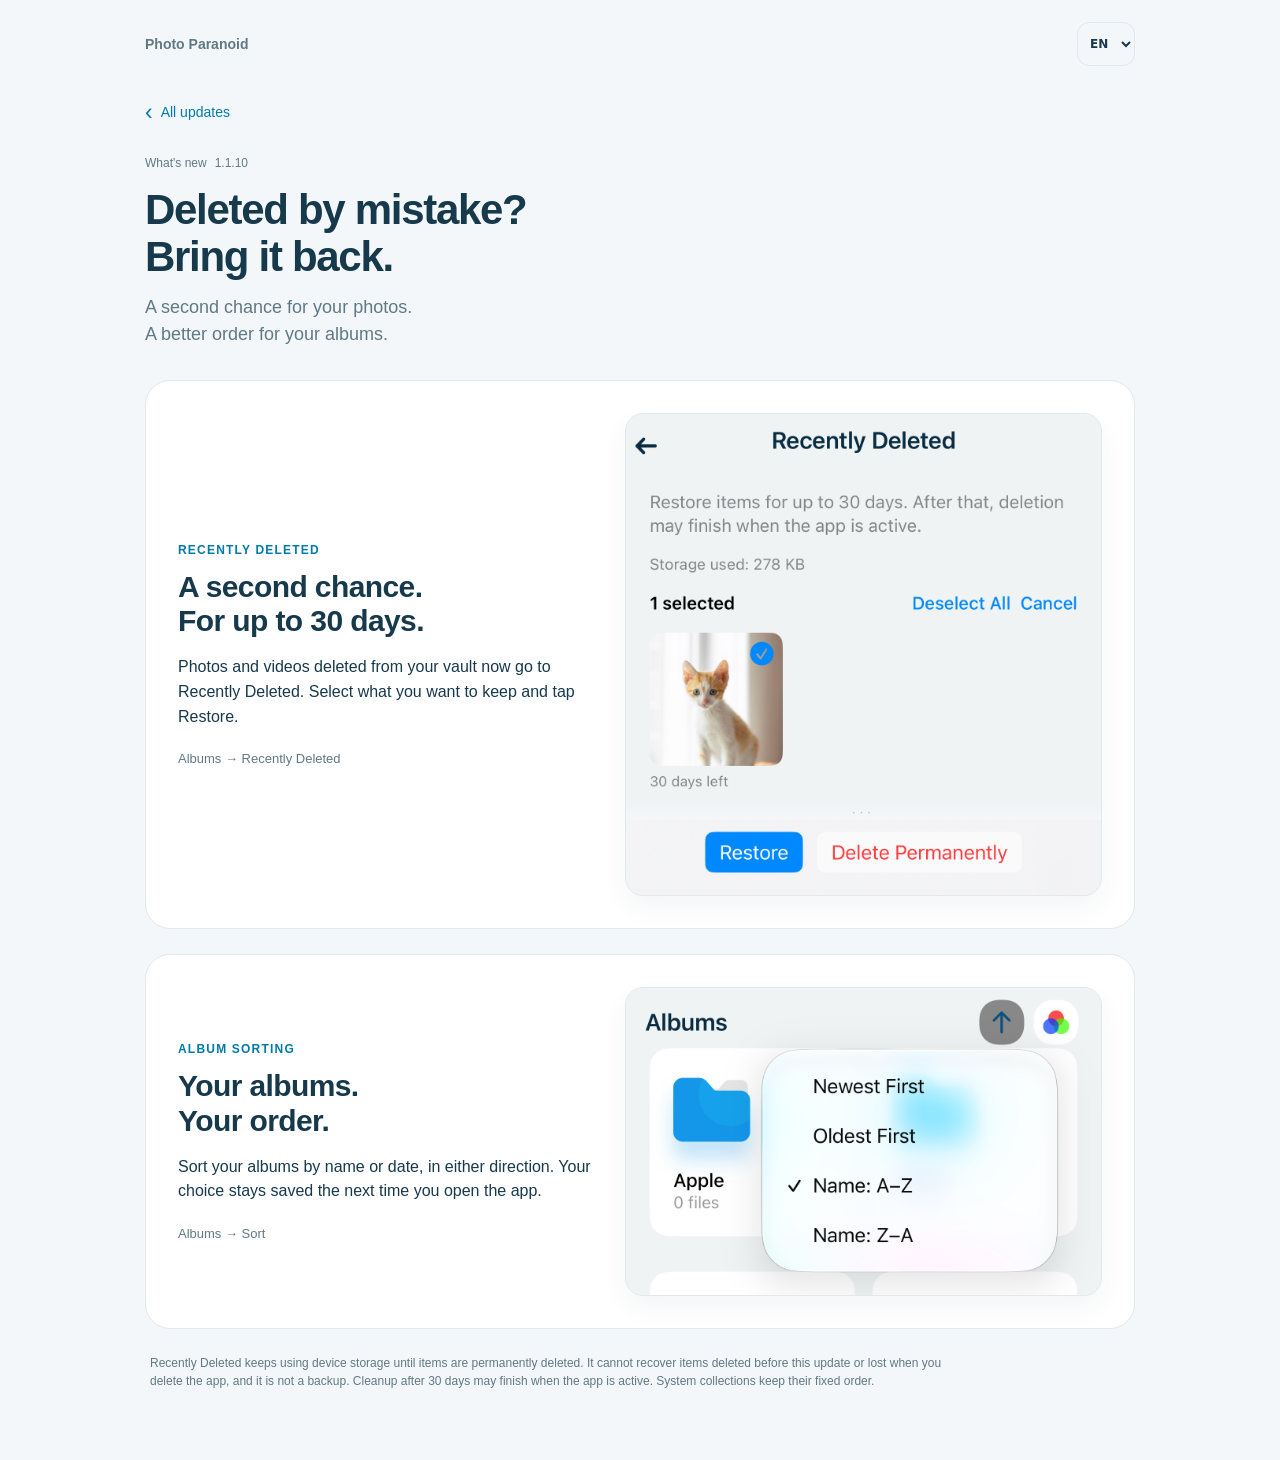
==== whats-new/1.1.10/index.html @ 9685edf6 "Publish approved Whats New 1.1.10 in EN RU and PL" ====
<!doctype html><html lang="en"><head><meta charset="utf-8"><meta name="viewport" content="width=device-width,initial-scale=1,viewport-fit=cover"><meta name="release-version" content="1.1.10"><meta name="color-scheme" content="light dark"><title>What’s new in 1.1.10 · Photo Paranoid</title><link rel="stylesheet" href="../navigation.css"><link rel="stylesheet" href="style.css"></head><body><div class="page"><header class="brand-bar"><a class="brand" href="../../support.html">Photo Paranoid</a><label class="language"><span class="sr-only" id="language-label">Language</span><select id="language" aria-labelledby="language-label"><option value="en">EN</option><option value="ru">RU</option><option value="pl">PL</option></select></label></header><main><div class="release-line"><span id="eyebrow">What’s new</span><span class="version">1.1.10</span></div><h1 data-locale="en" hidden>Deleted by mistake?<br>Bring it back.</h1><template id="intro-en">A second chance for your photos.<br>A better order for your albums.</template><h1 data-locale="ru" hidden>Удалили случайно?<br>Восстановите.</h1><template id="intro-ru">Второй шанс для ваших фото.<br>Удобный порядок альбомов.</template><h1 data-locale="pl" hidden>Usunięte przez pomyłkę?<br>Przywróć je.</h1><template id="intro-pl">Druga szansa dla Twoich zdjęć.<br>Lepszy porządek w albumach.</template><p class="intro"></p><section data-locale="en" hidden><article id="en-trash"><div><div class="eyebrow">Recently Deleted</div><h2>A second chance.<br>For up to 30 days.</h2><p>Photos and videos deleted from your vault now go to Recently Deleted. Select what you want to keep and tap Restore.</p><div class="path">Albums → Recently Deleted</div></div><div class="ui"><div class="crop" style="aspect-ratio:1206/985"><img src="assets/en-trash-0.png" alt="Recently Deleted: one selected sample photo, 30 days left" style="transform:translateY(-6.293%)"></div><div class="cut" aria-hidden="true">···</div><div class="crop" style="aspect-ratio:1206/190"><img src="assets/en-trash-0.png" alt="Restore and Delete Permanently actions" style="transform:translateY(-89.435%)"></div></div></article><article id="en-sort"><div><div class="eyebrow">Album sorting</div><h2>Your albums.<br>Your order.</h2><p>Sort your albums by name or date, in either direction. Your choice stays saved the next time you open the app.</p><div class="path">Albums → Sort</div></div><div class="ui"><div class="crop" style="aspect-ratio:1206/780"><img src="assets/en-sort-1.png" alt="Albums header and sort menu: Newest First, Oldest First, Name A–Z selected, Name Z–A" style="transform:translateY(-6.293%)"></div></div></article><p class="note">Recently Deleted keeps using device storage until items are permanently deleted. It cannot recover items deleted before this update or lost when you delete the app, and it is not a backup. Cleanup after 30 days may finish when the app is active. System collections keep their fixed order.</p></section><section data-locale="ru" hidden><article id="ru-trash"><div><div class="eyebrow">Недавно удалённые</div><h2>Второй шанс.<br>В течение 30 дней.</h2><p>Фото и видео, удалённые из сейфа, теперь попадают в «Недавно удалённые». Выберите нужные файлы и нажмите «Восстановить».</p><div class="path">Альбомы → Недавно удалённые</div></div><div class="ui"><div class="crop" style="aspect-ratio:1206/1050"><img src="assets/ru-trash-2.png" alt="Недавно удалённые: выбрано одно тестовое фото, осталось 30 дней" style="transform:translateY(-6.293%)"></div><div class="cut" aria-hidden="true">···</div><div class="crop" style="aspect-ratio:1206/190"><img src="assets/ru-trash-2.png" alt="Кнопки восстановления и окончательного удаления" style="transform:translateY(-89.435%)"></div></div></article><article id="ru-sort"><div><div class="eyebrow">Сортировка альбомов</div><h2>Ваши альбомы.<br>Ваш порядок.</h2><p>Сортируйте альбомы по названию или дате в любом направлении. Выбранный порядок сохранится при следующем запуске приложения.</p><div class="path">Альбомы → Сортировка</div></div><div class="ui"><div class="crop" style="aspect-ratio:1206/780"><img src="assets/ru-sort-3.png" alt="Заголовок «Альбомы» и меню сортировки: сначала новые, сначала старые, по названию А–Я (выбрано), по названию Я–А" style="transform:translateY(-6.293%)"></div></div></article><p class="note">Файлы в «Недавно удалённых» занимают место на устройстве до окончательного удаления. Раздел не позволяет вернуть файлы, удалённые до этого обновления или потерянные при удалении приложения, и не заменяет резервную копию. По истечении 30 дней удаление может завершиться, когда приложение будет активно. Порядок системных разделов остаётся фиксированным.</p></section><section data-locale="pl" hidden><article id="pl-trash"><div><div class="eyebrow">Ostatnio usunięte</div><h2>Druga szansa.<br>Do 30 dni.</h2><p>Zdjęcia i filmy usunięte z sejfu trafiają teraz do sekcji Ostatnio usunięte. Zaznacz pliki, które chcesz zachować, i stuknij Przywróć.</p><div class="path">Albumy → Ostatnio usunięte</div></div><div class="ui"><div class="crop" style="aspect-ratio:1206/1050"><img src="assets/pl-trash-4.png" alt="Ostatnio usunięte: jedno zaznaczone zdjęcie testowe, pozostało 30 dni" style="transform:translateY(-6.293%)"></div><div class="cut" aria-hidden="true">···</div><div class="crop" style="aspect-ratio:1206/190"><img src="assets/pl-trash-4.png" alt="Przyciski przywracania i trwałego usuwania" style="transform:translateY(-89.435%)"></div></div></article><article id="pl-sort"><div><div class="eyebrow">Sortowanie albumów</div><h2>Twoje albumy.<br>Twoja kolejność.</h2><p>Sortuj albumy według nazwy lub daty, rosnąco albo malejąco. Wybrana kolejność zostanie zachowana po ponownym otwarciu aplikacji.</p><div class="path">Albumy → Sortowanie</div></div><div class="ui"><div class="crop" style="aspect-ratio:1206/780"><img src="assets/pl-sort-5.png" alt="Nagłówek Albumy i menu sortowania: najpierw najnowsze, najpierw najstarsze, nazwa A–Z (wybrane), nazwa Z–A" style="transform:translateY(-6.293%)"></div></div></article><p class="note">Pliki w sekcji Ostatnio usunięte zajmują miejsce na urządzeniu do chwili trwałego usunięcia. Nie można odzyskać plików usuniętych przed tą aktualizacją ani utraconych po usunięciu aplikacji. Ta sekcja nie zastępuje kopii zapasowej. Po 30 dniach usuwanie może zakończyć się, gdy aplikacja będzie aktywna. Kolekcje systemowe zachowują stałą kolejność.</p></section></main></div><script src="page.js"></script><script src="../release-context.js"></script><script src="../availability.js"></script><script src="../update-prompt.js"></script><script src="../navigation.js"></script></body></html>
---- whats-new/navigation.css ----
.release-nav{display:flex;text-align:left;align-items:center;min-height:48px;margin:0 0 20px}.release-nav a{color:var(--accent);font-size:14px;text-decoration:none;min-height:44px;display:flex;align-items:center}.release-nav a:before{content:'‹';font-size:23px;margin-right:8px}
.history-title{font-size:24px;line-height:1.25;letter-spacing:-.5px;text-align:left;margin:8px 0 22px}.version-list{text-align:left;border-top:1px solid var(--line)}.version-row{display:block;position:relative;color:var(--text);text-decoration:none;padding:22px 30px 22px 0;border-bottom:1px solid var(--line);min-height:92px}.version-heading{display:flex;gap:10px;align-items:center;font-size:18px;font-weight:650;line-height:1.35}.version-heading small{font-size:11px;font-weight:500;color:var(--muted);border:1px solid var(--line);border-radius:6px;padding:3px 6px}.version-summary{display:block;margin-top:7px;font-size:14px;line-height:1.5;color:var(--muted)}.row-arrow{position:absolute;right:2px;top:50%;transform:translateY(-50%);font-size:25px;color:var(--muted)}.version-row:hover .version-heading{color:var(--accent)}

.release-update{margin:14px auto 0;padding:0;max-width:350px;text-align:center}.release-update[hidden]{display:none}.release-update p{margin:0;color:var(--muted);font-size:13px;line-height:1.5}.release-update a{display:inline-flex;align-items:center;min-height:44px;color:var(--accent);font-size:14px;font-weight:600;text-decoration:underline;text-underline-offset:3px}
.in-app .brand-bar .brand{display:none}
.in-app .brand-bar{justify-content:flex-end;padding:8px 0 0}
.in-app .brand-bar:empty{display:none}
.in-app .brand-bar:has(+ main .release-nav){display:none}
.in-app .release-nav{gap:10px;margin:0;padding:8px 0;min-height:60px;justify-content:space-between}
.in-app .release-nav>a{font-size:13px;min-width:0}
.in-app .release-nav .release-line{margin-left:auto;flex-shrink:0}
.in-app .release-nav #eyebrow{display:none}
.in-app .release-nav .language{flex-shrink:0}
.in-app .release-nav .language select{border:0;min-width:48px;padding:4px}
.in-app h1{margin-top:12px}
---- whats-new/1.1.10/style.css ----
:root{--bg:#f3f7fa;--text:#16394c;--muted:#617985;--accent:#007ba9;--line:#e0e9ed;--surface:white}
:root[data-theme=dark]{color-scheme:dark;--bg:#11121a;--text:#f5f7fb;--muted:#aab4c6;--accent:#55bcff;--line:#313440;--surface:#171722}
*{box-sizing:border-box}body{margin:0;background:var(--bg);color:var(--text);font-family:-apple-system,BlinkMacSystemFont,"Segoe UI",sans-serif}.page{max-width:1050px;margin:auto;padding:0 30px 54px}.brand-bar{display:flex;align-items:center;justify-content:space-between;padding:22px 0}.brand{font-size:14px;font-weight:650;text-decoration:none;color:var(--muted)}.language select{font:600 12px system-ui;min-height:44px;min-width:58px;border:1px solid var(--line);border-radius:12px;background:var(--bg);color:var(--text);padding:8px}.release-line{font-size:12px;color:var(--muted);display:flex;gap:8px;margin:0 0 16px}.release-nav .release-line{margin-bottom:0}h1{font-size:42px;line-height:1.12;letter-spacing:-1.3px;margin:0 0 14px;max-width:620px}.intro{color:var(--muted);font-size:18px;margin:0 0 32px;line-height:1.5}article{padding:32px;background:var(--surface);border:1px solid var(--line);border-radius:25px;margin:0 0 25px;display:grid;grid-template-columns:1fr 1.15fr;gap:32px;align-items:center}.eyebrow{font-size:12px;font-weight:700;letter-spacing:.1em;text-transform:uppercase;color:var(--accent);margin-bottom:13px}h2{font-size:30px;line-height:1.16;letter-spacing:-.6px;margin:0 0 16px}p{font-size:16px;line-height:1.55;margin:0 0 16px}.path{color:var(--muted);font-size:13px;margin-top:22px}.ui{background:#eff3f5;border:1px solid var(--line);border-radius:18px;overflow:hidden;box-shadow:0 12px 26px #173c4c0c}.crop{position:relative;overflow:hidden;width:100%}.crop img{position:absolute;width:100%;height:auto;left:0;top:0;display:block}.cut{height:18px;background:linear-gradient(#eff3f5,#f6f6f8);display:flex;align-items:center;justify-content:center;color:#b1c0c7;font-size:13px;letter-spacing:4px}.note{font-size:12px;line-height:1.5;color:var(--muted);max-width:800px;margin:16px 5px}.release-update{max-width:none;text-align:left;margin:0 0 24px}.sr-only{position:absolute;width:1px;height:1px;overflow:hidden;clip:rect(0,0,0,0)}:focus-visible{outline:3px solid var(--accent);outline-offset:4px}[hidden]{display:none!important}@media(max-width:650px){.page{padding:0 18px 26px}h1{font-size:34px}article{padding:23px;display:block}.ui{margin-top:24px}h2{font-size:28px}}
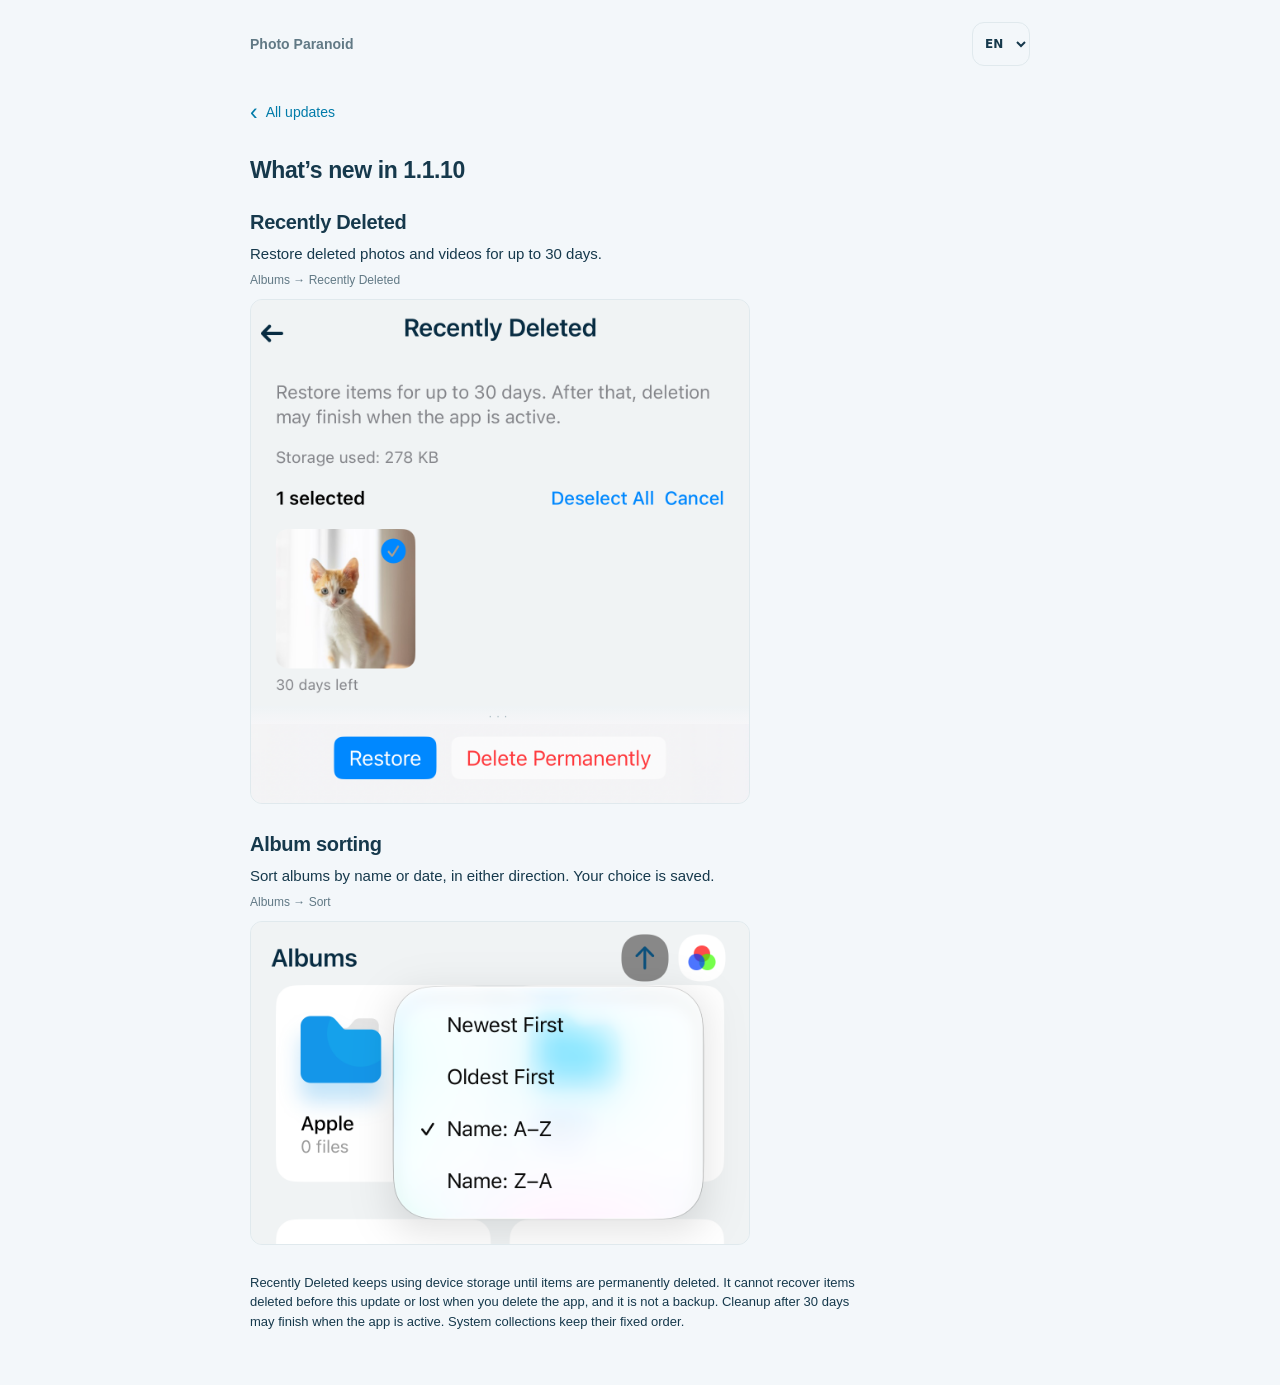
==== commit dd1b0864: "PP-0092: Compact release news for 1.1.10" ====
--- a/whats-new/1.1.10/index.html
+++ b/whats-new/1.1.10/index.html
@@ -1 +1 @@
-<!doctype html><html lang="en"><head><meta charset="utf-8"><meta name="viewport" content="width=device-width,initial-scale=1,viewport-fit=cover"><meta name="release-version" content="1.1.10"><meta name="color-scheme" content="light dark"><title>What’s new in 1.1.10 · Photo Paranoid</title><link rel="stylesheet" href="../navigation.css"><link rel="stylesheet" href="style.css"></head><body><div class="page"><header class="brand-bar"><a class="brand" href="../../support.html">Photo Paranoid</a><label class="language"><span class="sr-only" id="language-label">Language</span><select id="language" aria-labelledby="language-label"><option value="en">EN</option><option value="ru">RU</option><option value="pl">PL</option></select></label></header><main><div class="release-line"><span id="eyebrow">What’s new</span><span class="version">1.1.10</span></div><h1 data-locale="en" hidden>Deleted by mistake?<br>Bring it back.</h1><template id="intro-en">A second chance for your photos.<br>A better order for your albums.</template><h1 data-locale="ru" hidden>Удалили случайно?<br>Восстановите.</h1><template id="intro-ru">Второй шанс для ваших фото.<br>Удобный порядок альбомов.</template><h1 data-locale="pl" hidden>Usunięte przez pomyłkę?<br>Przywróć je.</h1><template id="intro-pl">Druga szansa dla Twoich zdjęć.<br>Lepszy porządek w albumach.</template><p class="intro"></p><section data-locale="en" hidden><article id="en-trash"><div><div class="eyebrow">Recently Deleted</div><h2>A second chance.<br>For up to 30 days.</h2><p>Photos and videos deleted from your vault now go to Recently Deleted. Select what you want to keep and tap Restore.</p><div class="path">Albums → Recently Deleted</div></div><div class="ui"><div class="crop" style="aspect-ratio:1206/985"><img src="assets/en-trash-0.png" alt="Recently Deleted: one selected sample photo, 30 days left" style="transform:translateY(-6.293%)"></div><div class="cut" aria-hidden="true">···</div><div class="crop" style="aspect-ratio:1206/190"><img src="assets/en-trash-0.png" alt="Restore and Delete Permanently actions" style="transform:translateY(-89.435%)"></div></div></article><article id="en-sort"><div><div class="eyebrow">Album sorting</div><h2>Your albums.<br>Your order.</h2><p>Sort your albums by name or date, in either direction. Your choice stays saved the next time you open the app.</p><div class="path">Albums → Sort</div></div><div class="ui"><div class="crop" style="aspect-ratio:1206/780"><img src="assets/en-sort-1.png" alt="Albums header and sort menu: Newest First, Oldest First, Name A–Z selected, Name Z–A" style="transform:translateY(-6.293%)"></div></div></article><p class="note">Recently Deleted keeps using device storage until items are permanently deleted. It cannot recover items deleted before this update or lost when you delete the app, and it is not a backup. Cleanup after 30 days may finish when the app is active. System collections keep their fixed order.</p></section><section data-locale="ru" hidden><article id="ru-trash"><div><div class="eyebrow">Недавно удалённые</div><h2>Второй шанс.<br>В течение 30 дней.</h2><p>Фото и видео, удалённые из сейфа, теперь попадают в «Недавно удалённые». Выберите нужные файлы и нажмите «Восстановить».</p><div class="path">Альбомы → Недавно удалённые</div></div><div class="ui"><div class="crop" style="aspect-ratio:1206/1050"><img src="assets/ru-trash-2.png" alt="Недавно удалённые: выбрано одно тестовое фото, осталось 30 дней" style="transform:translateY(-6.293%)"></div><div class="cut" aria-hidden="true">···</div><div class="crop" style="aspect-ratio:1206/190"><img src="assets/ru-trash-2.png" alt="Кнопки восстановления и окончательного удаления" style="transform:translateY(-89.435%)"></div></div></article><article id="ru-sort"><div><div class="eyebrow">Сортировка альбомов</div><h2>Ваши альбомы.<br>Ваш порядок.</h2><p>Сортируйте альбомы по названию или дате в любом направлении. Выбранный порядок сохранится при следующем запуске приложения.</p><div class="path">Альбомы → Сортировка</div></div><div class="ui"><div class="crop" style="aspect-ratio:1206/780"><img src="assets/ru-sort-3.png" alt="Заголовок «Альбомы» и меню сортировки: сначала новые, сначала старые, по названию А–Я (выбрано), по названию Я–А" style="transform:translateY(-6.293%)"></div></div></article><p class="note">Файлы в «Недавно удалённых» занимают место на устройстве до окончательного удаления. Раздел не позволяет вернуть файлы, удалённые до этого обновления или потерянные при удалении приложения, и не заменяет резервную копию. По истечении 30 дней удаление может завершиться, когда приложение будет активно. Порядок системных разделов остаётся фиксированным.</p></section><section data-locale="pl" hidden><article id="pl-trash"><div><div class="eyebrow">Ostatnio usunięte</div><h2>Druga szansa.<br>Do 30 dni.</h2><p>Zdjęcia i filmy usunięte z sejfu trafiają teraz do sekcji Ostatnio usunięte. Zaznacz pliki, które chcesz zachować, i stuknij Przywróć.</p><div class="path">Albumy → Ostatnio usunięte</div></div><div class="ui"><div class="crop" style="aspect-ratio:1206/1050"><img src="assets/pl-trash-4.png" alt="Ostatnio usunięte: jedno zaznaczone zdjęcie testowe, pozostało 30 dni" style="transform:translateY(-6.293%)"></div><div class="cut" aria-hidden="true">···</div><div class="crop" style="aspect-ratio:1206/190"><img src="assets/pl-trash-4.png" alt="Przyciski przywracania i trwałego usuwania" style="transform:translateY(-89.435%)"></div></div></article><article id="pl-sort"><div><div class="eyebrow">Sortowanie albumów</div><h2>Twoje albumy.<br>Twoja kolejność.</h2><p>Sortuj albumy według nazwy lub daty, rosnąco albo malejąco. Wybrana kolejność zostanie zachowana po ponownym otwarciu aplikacji.</p><div class="path">Albumy → Sortowanie</div></div><div class="ui"><div class="crop" style="aspect-ratio:1206/780"><img src="assets/pl-sort-5.png" alt="Nagłówek Albumy i menu sortowania: najpierw najnowsze, najpierw najstarsze, nazwa A–Z (wybrane), nazwa Z–A" style="transform:translateY(-6.293%)"></div></div></article><p class="note">Pliki w sekcji Ostatnio usunięte zajmują miejsce na urządzeniu do chwili trwałego usunięcia. Nie można odzyskać plików usuniętych przed tą aktualizacją ani utraconych po usunięciu aplikacji. Ta sekcja nie zastępuje kopii zapasowej. Po 30 dniach usuwanie może zakończyć się, gdy aplikacja będzie aktywna. Kolekcje systemowe zachowują stałą kolejność.</p></section></main></div><script src="page.js"></script><script src="../release-context.js"></script><script src="../availability.js"></script><script src="../update-prompt.js"></script><script src="../navigation.js"></script></body></html>
+<!doctype html><html lang="en"><head><meta charset="utf-8"><meta name="viewport" content="width=device-width,initial-scale=1,viewport-fit=cover"><meta name="release-version" content="1.1.10"><meta name="color-scheme" content="light dark"><title>What’s new in 1.1.10 · Photo Paranoid</title><link rel="stylesheet" href="../navigation.css?v=app-language-1"><link rel="stylesheet" href="style-da741ee5a1b46777.css"></head><body><div class="page"><header class="brand-bar"><a class="brand" href="../../support.html">Photo Paranoid</a><label class="language"><span class="sr-only" id="language-label">Language</span><select id="language" aria-labelledby="language-label"><option value="en">EN</option><option value="ru">RU</option><option value="pl">PL</option></select></label></header><main><div class="release-line"><span id="eyebrow">What’s new</span><span class="version">1.1.10</span></div><h1 data-locale="en" hidden>What’s new in 1.1.10</h1><h1 data-locale="ru" hidden>Что нового в 1.1.10</h1><h1 data-locale="pl" hidden>Co nowego w 1.1.10</h1><section data-locale="en" hidden><article id="en-trash"><div><h2>Recently Deleted</h2><p>Restore deleted photos and videos for up to 30 days.</p><div class="path">Albums → Recently Deleted</div></div><div class="ui"><div class="crop" style="aspect-ratio:1206/985"><img src="assets/en-trash-fe6692bc9296fc65.png" data-source-light="assets/en-trash-fe6692bc9296fc65.png" data-source-dark="assets/en-trash-fef2741090b85411.png" alt="Recently Deleted: one selected sample photo, 30 days left" style="transform:translateY(-6.293%)"></div><div class="cut" aria-hidden="true">···</div><div class="crop" style="aspect-ratio:1206/190"><img src="assets/en-trash-fe6692bc9296fc65.png" data-source-light="assets/en-trash-fe6692bc9296fc65.png" data-source-dark="assets/en-trash-fef2741090b85411.png" alt="Restore and Delete Permanently actions" style="transform:translateY(-89.435%)"></div></div></article><article id="en-sort"><div><h2>Album sorting</h2><p>Sort albums by name or date, in either direction. Your choice is saved.</p><div class="path">Albums → Sort</div></div><div class="ui"><div class="crop" style="aspect-ratio:1206/780"><img src="assets/en-sort-ca99b2fde654093f.png" data-source-light="assets/en-sort-ca99b2fde654093f.png" data-source-dark="assets/en-sort-e937a99b31e66949.png" alt="Albums header and sort menu: Newest First, Oldest First, Name A–Z selected, Name Z–A" style="transform:translateY(-6.293%)"></div></div></article><p class="note">Recently Deleted keeps using device storage until items are permanently deleted. It cannot recover items deleted before this update or lost when you delete the app, and it is not a backup. Cleanup after 30 days may finish when the app is active. System collections keep their fixed order.</p></section><section data-locale="ru" hidden><article id="ru-trash"><div><h2>Недавно удалённые</h2><p>Восстанавливайте удалённые фото и видео в течение 30 дней.</p><div class="path">Альбомы → Недавно удалённые</div></div><div class="ui"><div class="crop" style="aspect-ratio:1206/1050"><img src="assets/ru-trash-f7cbba9b820915e3.png" data-source-light="assets/ru-trash-f7cbba9b820915e3.png" data-source-dark="assets/ru-trash-56d3ea30ed554ca5.png" alt="Недавно удалённые: выбрано одно тестовое фото, осталось 30 дней" style="transform:translateY(-6.293%)"></div><div class="cut" aria-hidden="true">···</div><div class="crop" style="aspect-ratio:1206/190"><img src="assets/ru-trash-f7cbba9b820915e3.png" data-source-light="assets/ru-trash-f7cbba9b820915e3.png" data-source-dark="assets/ru-trash-56d3ea30ed554ca5.png" alt="Кнопки восстановления и окончательного удаления" style="transform:translateY(-89.435%)"></div></div></article><article id="ru-sort"><div><h2>Сортировка альбомов</h2><p>Сортируйте альбомы по названию или дате в любом направлении. Ваш выбор сохраняется.</p><div class="path">Альбомы → Сортировка</div></div><div class="ui"><div class="crop" style="aspect-ratio:1206/780"><img src="assets/ru-sort-5f3e6d74865ce4d5.png" data-source-light="assets/ru-sort-5f3e6d74865ce4d5.png" data-source-dark="assets/ru-sort-7c9856e51cc65e84.png" alt="Заголовок «Альбомы» и меню сортировки: сначала новые, сначала старые, по названию А–Я (выбрано), по названию Я–А" style="transform:translateY(-6.293%)"></div></div></article><p class="note">Файлы в «Недавно удалённых» занимают место на устройстве до окончательного удаления. Раздел не позволяет вернуть файлы, удалённые до этого обновления или потерянные при удалении приложения, и не заменяет резервную копию. По истечении 30 дней удаление может завершиться, когда приложение будет активно. Порядок системных разделов остаётся фиксированным.</p></section><section data-locale="pl" hidden><article id="pl-trash"><div><h2>Ostatnio usunięte</h2><p>Przywracaj usunięte zdjęcia i filmy przez maksymalnie 30 dni.</p><div class="path">Albumy → Ostatnio usunięte</div></div><div class="ui"><div class="crop" style="aspect-ratio:1206/1050"><img src="assets/pl-trash-be84d82611533b10.png" data-source-light="assets/pl-trash-be84d82611533b10.png" data-source-dark="assets/pl-trash-1eb257dc8021f00d.png" alt="Ostatnio usunięte: jedno zaznaczone zdjęcie testowe, pozostało 30 dni" style="transform:translateY(-6.293%)"></div><div class="cut" aria-hidden="true">···</div><div class="crop" style="aspect-ratio:1206/190"><img src="assets/pl-trash-be84d82611533b10.png" data-source-light="assets/pl-trash-be84d82611533b10.png" data-source-dark="assets/pl-trash-1eb257dc8021f00d.png" alt="Przyciski przywracania i trwałego usuwania" style="transform:translateY(-89.435%)"></div></div></article><article id="pl-sort"><div><h2>Sortowanie albumów</h2><p>Sortuj albumy według nazwy lub daty, rosnąco albo malejąco. Twój wybór zostaje zapisany.</p><div class="path">Albumy → Sortowanie</div></div><div class="ui"><div class="crop" style="aspect-ratio:1206/780"><img src="assets/pl-sort-ad91b46a900b81bc.png" data-source-light="assets/pl-sort-ad91b46a900b81bc.png" data-source-dark="assets/pl-sort-4c638e2309f00f54.png" alt="Nagłówek Albumy i menu sortowania: najpierw najnowsze, najpierw najstarsze, nazwa A–Z (wybrane), nazwa Z–A" style="transform:translateY(-6.293%)"></div></div></article><p class="note">Pliki w sekcji Ostatnio usunięte zajmują miejsce na urządzeniu do chwili trwałego usunięcia. Nie można odzyskać plików usuniętych przed tą aktualizacją ani utraconych po usunięciu aplikacji. Ta sekcja nie zastępuje kopii zapasowej. Po 30 dniach usuwanie może zakończyć się, gdy aplikacja będzie aktywna. Kolekcje systemowe zachowują stałą kolejność.</p></section></main></div><script src="page-08f7c2f9617b5fff.js"></script><script src="../release-context.js"></script><script src="../availability.js"></script><script src="../update-prompt.js"></script><script src="../navigation.js"></script></body></html>
--- a/whats-new/navigation.css
+++ b/whats-new/navigation.css
@@ -13,3 +13,6 @@
 .in-app .release-nav .language{flex-shrink:0}
 .in-app .release-nav .language select{border:0;min-width:48px;padding:4px}
 .in-app h1{margin-top:12px}
+
+/* In-app pages inherit the app language; browser visitors can choose. */
+.in-app .language,.in-app .brand-bar{display:none}
--- a/whats-new/1.1.10/style-da741ee5a1b46777.css
+++ b/whats-new/1.1.10/style-da741ee5a1b46777.css
@@ -0,0 +1,7 @@
+
+:root{--bg:#f3f7fa;--text:#16394c;--muted:#617985;--accent:#007ba9;--line:#e0e9ed;--surface:white}
+:root[data-theme=dark]{color-scheme:dark;--bg:#11121a;--text:#f5f7fb;--muted:#aab4c6;--accent:#55bcff;--line:#313440;--surface:#171722}
+:root[data-theme=dark] .ui{background:#171722}:root[data-theme=dark] .cut{background:linear-gradient(#171722,#20212b);color:#758295}
+*{box-sizing:border-box}body{margin:0;background:var(--bg);color:var(--text);font-family:-apple-system,BlinkMacSystemFont,"Segoe UI",sans-serif}.page{max-width:840px;margin:auto;padding:0 30px 54px}.brand-bar{display:flex;align-items:center;justify-content:space-between;padding:22px 0}.brand{font-size:14px;font-weight:650;text-decoration:none;color:var(--muted)}.language select{font:600 12px system-ui;min-height:44px;min-width:58px;border:1px solid var(--line);border-radius:12px;background:var(--bg);color:var(--text);padding:8px}.release-line{display:none}.release-nav .release-line{margin-bottom:0}h1{font-size:23px;line-height:1.3;letter-spacing:-.4px;margin:10px 0 24px}article{padding:0;background:none;border:0;border-radius:0;display:block;margin:0 0 28px}h2{font-size:20px;line-height:1.25;letter-spacing:-.3px;margin:0 0 8px}p{font-size:16px;line-height:1.55;margin:0 0 16px}.path{color:var(--muted);font-size:12px;margin:0 0 12px}.ui{background:#eff3f5;border:1px solid var(--line);overflow:hidden;margin:0;box-shadow:none;border-radius:12px;max-width:500px}.crop{position:relative;overflow:hidden;width:100%}.crop img{position:absolute;width:100%;height:auto;left:0;top:0;display:block}.cut{height:18px;background:linear-gradient(#eff3f5,#f6f6f8);display:flex;align-items:center;justify-content:center;color:#b1c0c7;font-size:13px;letter-spacing:4px}.note{font-size:13px;margin:0;line-height:1.5;color:var(--text)}.release-update{max-width:none;text-align:left;margin:0 0 24px}.sr-only{position:absolute;width:1px;height:1px;overflow:hidden;clip:rect(0,0,0,0)}:focus-visible{outline:3px solid var(--accent);outline-offset:4px}[hidden]{display:none!important}@media(max-width:650px){.page{padding:0 18px 26px}}
+article p{font-size:15px;line-height:1.45;margin:0 0 8px}
+section{max-width:620px}
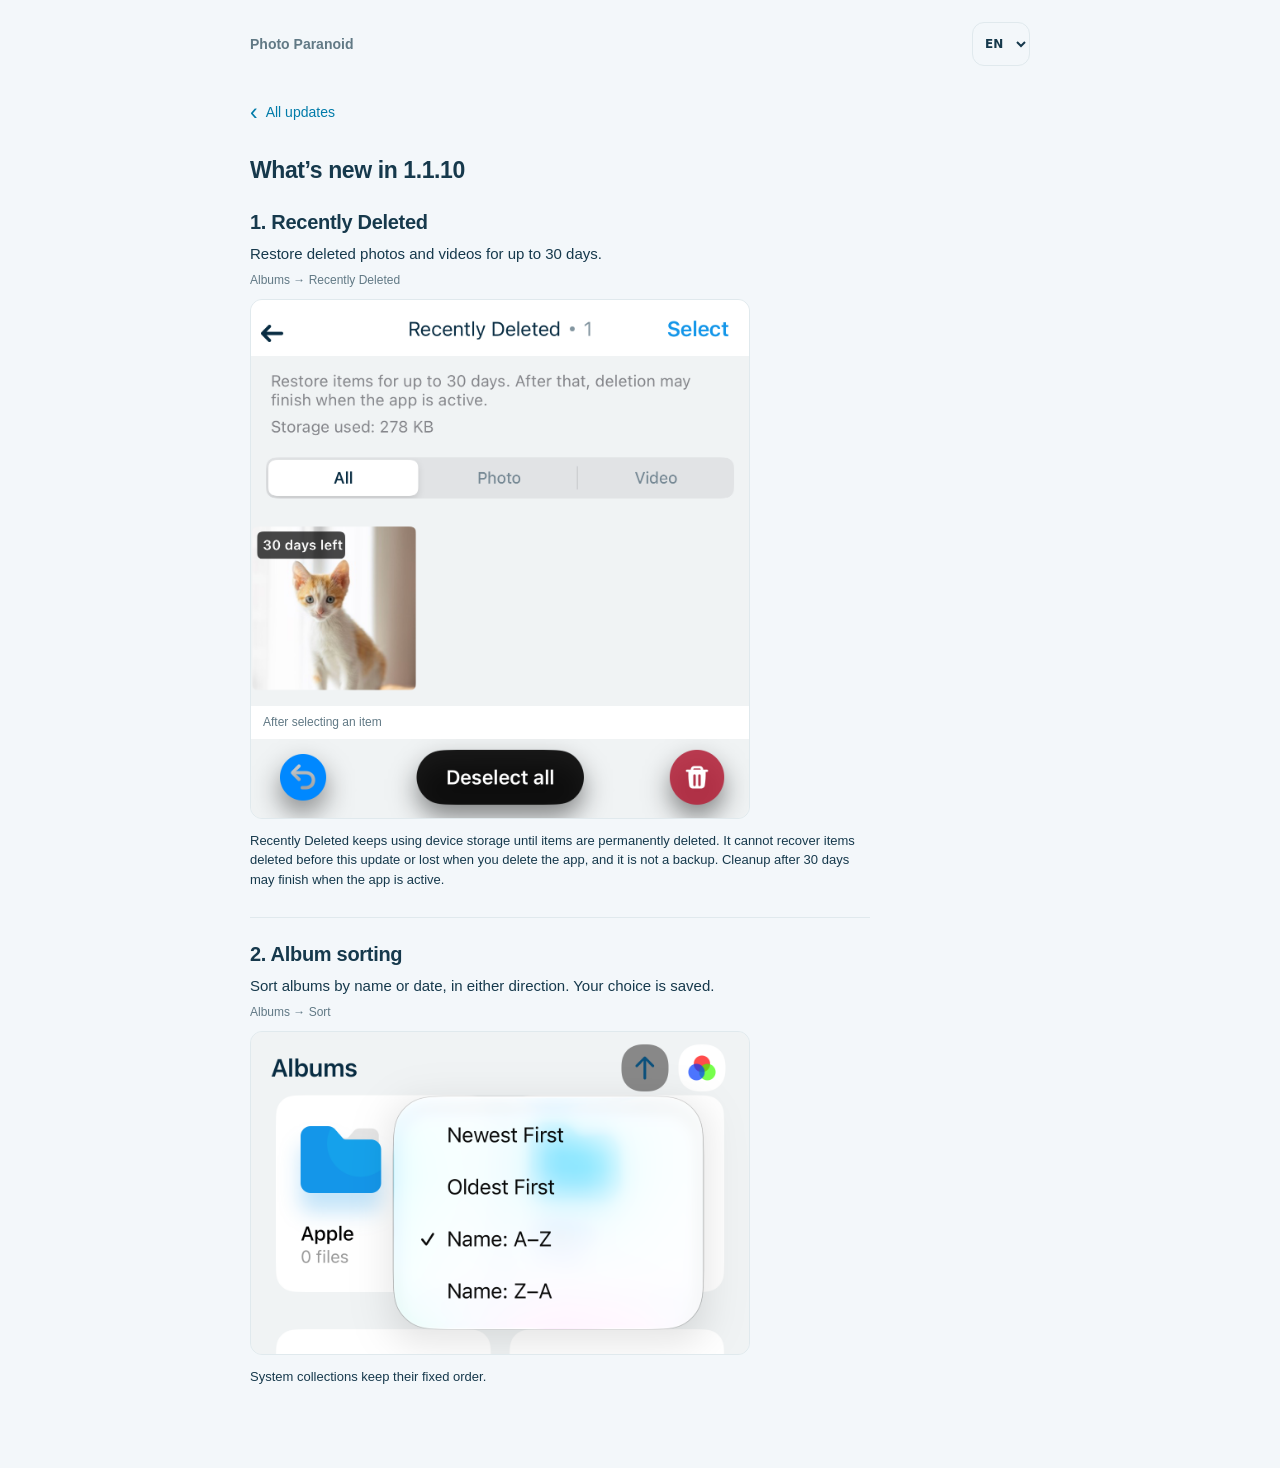
==== commit 359373a5: "Refresh 1.1.10 screenshots and simplify in-app release news" ====
--- a/whats-new/1.1.10/index.html
+++ b/whats-new/1.1.10/index.html
@@ -1 +1 @@
-<!doctype html><html lang="en"><head><meta charset="utf-8"><meta name="viewport" content="width=device-width,initial-scale=1,viewport-fit=cover"><meta name="release-version" content="1.1.10"><meta name="color-scheme" content="light dark"><title>What’s new in 1.1.10 · Photo Paranoid</title><link rel="stylesheet" href="../navigation.css?v=app-language-1"><link rel="stylesheet" href="style-da741ee5a1b46777.css"></head><body><div class="page"><header class="brand-bar"><a class="brand" href="../../support.html">Photo Paranoid</a><label class="language"><span class="sr-only" id="language-label">Language</span><select id="language" aria-labelledby="language-label"><option value="en">EN</option><option value="ru">RU</option><option value="pl">PL</option></select></label></header><main><div class="release-line"><span id="eyebrow">What’s new</span><span class="version">1.1.10</span></div><h1 data-locale="en" hidden>What’s new in 1.1.10</h1><h1 data-locale="ru" hidden>Что нового в 1.1.10</h1><h1 data-locale="pl" hidden>Co nowego w 1.1.10</h1><section data-locale="en" hidden><article id="en-trash"><div><h2>Recently Deleted</h2><p>Restore deleted photos and videos for up to 30 days.</p><div class="path">Albums → Recently Deleted</div></div><div class="ui"><div class="crop" style="aspect-ratio:1206/985"><img src="assets/en-trash-fe6692bc9296fc65.png" data-source-light="assets/en-trash-fe6692bc9296fc65.png" data-source-dark="assets/en-trash-fef2741090b85411.png" alt="Recently Deleted: one selected sample photo, 30 days left" style="transform:translateY(-6.293%)"></div><div class="cut" aria-hidden="true">···</div><div class="crop" style="aspect-ratio:1206/190"><img src="assets/en-trash-fe6692bc9296fc65.png" data-source-light="assets/en-trash-fe6692bc9296fc65.png" data-source-dark="assets/en-trash-fef2741090b85411.png" alt="Restore and Delete Permanently actions" style="transform:translateY(-89.435%)"></div></div></article><article id="en-sort"><div><h2>Album sorting</h2><p>Sort albums by name or date, in either direction. Your choice is saved.</p><div class="path">Albums → Sort</div></div><div class="ui"><div class="crop" style="aspect-ratio:1206/780"><img src="assets/en-sort-ca99b2fde654093f.png" data-source-light="assets/en-sort-ca99b2fde654093f.png" data-source-dark="assets/en-sort-e937a99b31e66949.png" alt="Albums header and sort menu: Newest First, Oldest First, Name A–Z selected, Name Z–A" style="transform:translateY(-6.293%)"></div></div></article><p class="note">Recently Deleted keeps using device storage until items are permanently deleted. It cannot recover items deleted before this update or lost when you delete the app, and it is not a backup. Cleanup after 30 days may finish when the app is active. System collections keep their fixed order.</p></section><section data-locale="ru" hidden><article id="ru-trash"><div><h2>Недавно удалённые</h2><p>Восстанавливайте удалённые фото и видео в течение 30 дней.</p><div class="path">Альбомы → Недавно удалённые</div></div><div class="ui"><div class="crop" style="aspect-ratio:1206/1050"><img src="assets/ru-trash-f7cbba9b820915e3.png" data-source-light="assets/ru-trash-f7cbba9b820915e3.png" data-source-dark="assets/ru-trash-56d3ea30ed554ca5.png" alt="Недавно удалённые: выбрано одно тестовое фото, осталось 30 дней" style="transform:translateY(-6.293%)"></div><div class="cut" aria-hidden="true">···</div><div class="crop" style="aspect-ratio:1206/190"><img src="assets/ru-trash-f7cbba9b820915e3.png" data-source-light="assets/ru-trash-f7cbba9b820915e3.png" data-source-dark="assets/ru-trash-56d3ea30ed554ca5.png" alt="Кнопки восстановления и окончательного удаления" style="transform:translateY(-89.435%)"></div></div></article><article id="ru-sort"><div><h2>Сортировка альбомов</h2><p>Сортируйте альбомы по названию или дате в любом направлении. Ваш выбор сохраняется.</p><div class="path">Альбомы → Сортировка</div></div><div class="ui"><div class="crop" style="aspect-ratio:1206/780"><img src="assets/ru-sort-5f3e6d74865ce4d5.png" data-source-light="assets/ru-sort-5f3e6d74865ce4d5.png" data-source-dark="assets/ru-sort-7c9856e51cc65e84.png" alt="Заголовок «Альбомы» и меню сортировки: сначала новые, сначала старые, по названию А–Я (выбрано), по названию Я–А" style="transform:translateY(-6.293%)"></div></div></article><p class="note">Файлы в «Недавно удалённых» занимают место на устройстве до окончательного удаления. Раздел не позволяет вернуть файлы, удалённые до этого обновления или потерянные при удалении приложения, и не заменяет резервную копию. По истечении 30 дней удаление может завершиться, когда приложение будет активно. Порядок системных разделов остаётся фиксированным.</p></section><section data-locale="pl" hidden><article id="pl-trash"><div><h2>Ostatnio usunięte</h2><p>Przywracaj usunięte zdjęcia i filmy przez maksymalnie 30 dni.</p><div class="path">Albumy → Ostatnio usunięte</div></div><div class="ui"><div class="crop" style="aspect-ratio:1206/1050"><img src="assets/pl-trash-be84d82611533b10.png" data-source-light="assets/pl-trash-be84d82611533b10.png" data-source-dark="assets/pl-trash-1eb257dc8021f00d.png" alt="Ostatnio usunięte: jedno zaznaczone zdjęcie testowe, pozostało 30 dni" style="transform:translateY(-6.293%)"></div><div class="cut" aria-hidden="true">···</div><div class="crop" style="aspect-ratio:1206/190"><img src="assets/pl-trash-be84d82611533b10.png" data-source-light="assets/pl-trash-be84d82611533b10.png" data-source-dark="assets/pl-trash-1eb257dc8021f00d.png" alt="Przyciski przywracania i trwałego usuwania" style="transform:translateY(-89.435%)"></div></div></article><article id="pl-sort"><div><h2>Sortowanie albumów</h2><p>Sortuj albumy według nazwy lub daty, rosnąco albo malejąco. Twój wybór zostaje zapisany.</p><div class="path">Albumy → Sortowanie</div></div><div class="ui"><div class="crop" style="aspect-ratio:1206/780"><img src="assets/pl-sort-ad91b46a900b81bc.png" data-source-light="assets/pl-sort-ad91b46a900b81bc.png" data-source-dark="assets/pl-sort-4c638e2309f00f54.png" alt="Nagłówek Albumy i menu sortowania: najpierw najnowsze, najpierw najstarsze, nazwa A–Z (wybrane), nazwa Z–A" style="transform:translateY(-6.293%)"></div></div></article><p class="note">Pliki w sekcji Ostatnio usunięte zajmują miejsce na urządzeniu do chwili trwałego usunięcia. Nie można odzyskać plików usuniętych przed tą aktualizacją ani utraconych po usunięciu aplikacji. Ta sekcja nie zastępuje kopii zapasowej. Po 30 dniach usuwanie może zakończyć się, gdy aplikacja będzie aktywna. Kolekcje systemowe zachowują stałą kolejność.</p></section></main></div><script src="page-08f7c2f9617b5fff.js"></script><script src="../release-context.js"></script><script src="../availability.js"></script><script src="../update-prompt.js"></script><script src="../navigation.js"></script></body></html>
+<!doctype html><html lang="en"><head><meta charset="utf-8"><meta name="viewport" content="width=device-width,initial-scale=1,viewport-fit=cover"><meta name="release-version" content="1.1.10"><meta name="color-scheme" content="light dark"><title>What’s new in 1.1.10 · Photo Paranoid</title><link rel="stylesheet" href="../navigation.css?v=app-language-1"><link rel="stylesheet" href="style-7dffc0995004f16d.css"></head><body><div class="page"><header class="brand-bar"><a class="brand" href="../../support.html">Photo Paranoid</a><label class="language"><span class="sr-only" id="language-label">Language</span><select id="language" aria-labelledby="language-label"><option value="en">EN</option><option value="ru">RU</option><option value="pl">PL</option></select></label></header><main><div class="release-line"><span id="eyebrow">What’s new</span><span class="version">1.1.10</span></div><h1 data-locale="en" hidden>What’s new in 1.1.10</h1><h1 data-locale="ru" hidden>Что нового в 1.1.10</h1><h1 data-locale="pl" hidden>Co nowego w 1.1.10</h1><section data-locale="en" hidden><article id="en-trash"><div><h2><span class="feature-number">1.</span> Recently Deleted</h2><p>Restore deleted photos and videos for up to 30 days.</p><div class="path">Albums → Recently Deleted</div></div><div class="ui"><div class="crop" style="aspect-ratio:1206/985"><img src="assets/en-trash-de668f536d43cf23.png" data-source-light="assets/en-trash-de668f536d43cf23.png" data-source-dark="assets/en-trash-3b04a76165ed8daa.png" alt="Recently Deleted: a sample photo with 30 days left" draggable="false"></div><div class="capture-label">After selecting an item</div><div class="crop" style="aspect-ratio:1206/190"><img src="assets/en-trash-e07e2fdb55a98971.png" data-source-light="assets/en-trash-e07e2fdb55a98971.png" data-source-dark="assets/en-trash-7b5dc028f0de3849.png" alt="Restore and permanently delete the selected item" draggable="false"></div></div><p class="note">Recently Deleted keeps using device storage until items are permanently deleted. It cannot recover items deleted before this update or lost when you delete the app, and it is not a backup. Cleanup after 30 days may finish when the app is active.</p></article><article id="en-sort"><div><h2><span class="feature-number">2.</span> Album sorting</h2><p>Sort albums by name or date, in either direction. Your choice is saved.</p><div class="path">Albums → Sort</div></div><div class="ui"><div class="crop" style="aspect-ratio:1206/780"><img src="assets/en-sort-9ffb7c49491800c5.png" data-source-light="assets/en-sort-9ffb7c49491800c5.png" data-source-dark="assets/en-sort-31d51977fe223f59.png" alt="Albums header and sort menu: Newest First, Oldest First, Name A–Z selected, Name Z–A" draggable="false"></div></div><p class="note">System collections keep their fixed order.</p></article></section><section data-locale="ru" hidden><article id="ru-trash"><div><h2><span class="feature-number">1.</span> Недавно удалённые</h2><p>Восстанавливайте удалённые фото и видео в течение 30 дней.</p><div class="path">Альбомы → Недавно удалённые</div></div><div class="ui"><div class="crop" style="aspect-ratio:1206/985"><img src="assets/ru-trash-90a9dc51470899ae.png" data-source-light="assets/ru-trash-90a9dc51470899ae.png" data-source-dark="assets/ru-trash-ccf3e9e977798b3e.png" alt="Недавно удалённые: тестовое фото, осталось 30 дней" draggable="false"></div><div class="capture-label">После выбора файла</div><div class="crop" style="aspect-ratio:1206/190"><img src="assets/ru-trash-c191192a8692bc5c.png" data-source-light="assets/ru-trash-c191192a8692bc5c.png" data-source-dark="assets/ru-trash-35abafe48989a46b.png" alt="Восстановление и окончательное удаление выбранного файла" draggable="false"></div></div><p class="note">Файлы в «Недавно удалённых» занимают место на устройстве до окончательного удаления. Раздел не позволяет вернуть файлы, удалённые до этого обновления или потерянные при удалении приложения, и не заменяет резервную копию. По истечении 30 дней удаление может завершиться, когда приложение будет активно.</p></article><article id="ru-sort"><div><h2><span class="feature-number">2.</span> Сортировка альбомов</h2><p>Сортируйте альбомы по названию или дате в любом направлении. Ваш выбор сохраняется.</p><div class="path">Альбомы → Сортировка</div></div><div class="ui"><div class="crop" style="aspect-ratio:1206/780"><img src="assets/ru-sort-5257f301ecbd35a1.png" data-source-light="assets/ru-sort-5257f301ecbd35a1.png" data-source-dark="assets/ru-sort-df2c3e238a242499.png" alt="Заголовок «Альбомы» и меню сортировки: сначала новые, сначала старые, по названию А–Я (выбрано), по названию Я–А" draggable="false"></div></div><p class="note">Порядок системных разделов остаётся фиксированным.</p></article></section><section data-locale="pl" hidden><article id="pl-trash"><div><h2><span class="feature-number">1.</span> Ostatnio usunięte</h2><p>Przywracaj usunięte zdjęcia i filmy przez maksymalnie 30 dni.</p><div class="path">Albumy → Ostatnio usunięte</div></div><div class="ui"><div class="crop" style="aspect-ratio:1206/985"><img src="assets/pl-trash-e77bb0617b0d8120.png" data-source-light="assets/pl-trash-e77bb0617b0d8120.png" data-source-dark="assets/pl-trash-0628f66bad1e9b97.png" alt="Ostatnio usunięte: zdjęcie testowe, pozostało 30 dni" draggable="false"></div><div class="capture-label">Po zaznaczeniu pliku</div><div class="crop" style="aspect-ratio:1206/190"><img src="assets/pl-trash-51b7364be3d3bbbb.png" data-source-light="assets/pl-trash-51b7364be3d3bbbb.png" data-source-dark="assets/pl-trash-d0236a3dae6126e1.png" alt="Przywracanie i trwałe usuwanie zaznaczonego pliku" draggable="false"></div></div><p class="note">Pliki w sekcji Ostatnio usunięte zajmują miejsce na urządzeniu do chwili trwałego usunięcia. Nie można odzyskać plików usuniętych przed tą aktualizacją ani utraconych po usunięciu aplikacji. Ta sekcja nie zastępuje kopii zapasowej. Po 30 dniach usuwanie może zakończyć się, gdy aplikacja będzie aktywna.</p></article><article id="pl-sort"><div><h2><span class="feature-number">2.</span> Sortowanie albumów</h2><p>Sortuj albumy według nazwy lub daty, rosnąco albo malejąco. Twój wybór zostaje zapisany.</p><div class="path">Albumy → Sortowanie</div></div><div class="ui"><div class="crop" style="aspect-ratio:1206/780"><img src="assets/pl-sort-f9dc0fd46ec2b8bb.png" data-source-light="assets/pl-sort-f9dc0fd46ec2b8bb.png" data-source-dark="assets/pl-sort-b12b82a436fd68de.png" alt="Nagłówek Albumy i menu sortowania: najpierw najnowsze, najpierw najstarsze, nazwa A–Z (wybrane), nazwa Z–A" draggable="false"></div></div><p class="note">Kolekcje systemowe zachowują stałą kolejność.</p></article></section></main></div><script src="../release-context.js"></script><script src="page-fab67f4dd6786db3.js"></script><script src="../availability.js"></script><script src="../update-prompt.js"></script><script src="../navigation.js"></script></body></html>
--- a/whats-new/1.1.10/style-7dffc0995004f16d.css
+++ b/whats-new/1.1.10/style-7dffc0995004f16d.css
@@ -0,0 +1,14 @@
+
+:root{--bg:#f3f7fa;--text:#16394c;--muted:#617985;--accent:#007ba9;--line:#e0e9ed;--surface:white}
+:root[data-theme=dark]{color-scheme:dark;--bg:#11121a;--text:#f5f7fb;--muted:#aab4c6;--accent:#55bcff;--line:#313440;--surface:#171722}
+:root[data-theme=dark] .ui{background:#171722}:root[data-theme=dark] .cut{background:linear-gradient(#171722,#20212b);color:#758295}
+*{box-sizing:border-box}body{margin:0;background:var(--bg);color:var(--text);font-family:-apple-system,BlinkMacSystemFont,"Segoe UI",sans-serif}.page{max-width:840px;margin:auto;padding:0 30px 54px}.brand-bar{display:flex;align-items:center;justify-content:space-between;padding:22px 0}.brand{font-size:14px;font-weight:650;text-decoration:none;color:var(--muted)}.language select{font:600 12px system-ui;min-height:44px;min-width:58px;border:1px solid var(--line);border-radius:12px;background:var(--bg);color:var(--text);padding:8px}.release-line{display:none}.release-nav .release-line{margin-bottom:0}h1{font-size:23px;line-height:1.3;letter-spacing:-.4px;margin:10px 0 24px}article{padding:0;background:none;border:0;border-radius:0;display:block;margin:0 0 28px}h2{font-size:20px;line-height:1.25;letter-spacing:-.3px;margin:0 0 8px}p{font-size:16px;line-height:1.55;margin:0 0 16px}.path{color:var(--muted);font-size:12px;margin:0 0 12px}.ui{background:#eff3f5;border:1px solid var(--line);overflow:hidden;margin:0;box-shadow:none;border-radius:12px;max-width:500px}.crop{position:relative;overflow:hidden;width:100%}.crop img{width:100%;height:auto;display:block;-webkit-user-drag:none}.cut{height:18px;background:linear-gradient(#eff3f5,#f6f6f8);display:flex;align-items:center;justify-content:center;color:#b1c0c7;font-size:13px;letter-spacing:4px}.note{font-size:13px;margin:0;line-height:1.5;color:var(--text)}.release-update{max-width:none;text-align:left;margin:0 0 24px}.sr-only{position:absolute;width:1px;height:1px;overflow:hidden;clip:rect(0,0,0,0)}:focus-visible{outline:3px solid var(--accent);outline-offset:4px}[hidden]{display:none!important}@media(max-width:650px){.page{padding:0 18px 26px}}
+article p{font-size:15px;line-height:1.45;margin:0 0 8px}
+article + article{border-top:1px solid var(--line);padding-top:24px}
+.feature-number{color:inherit;font-weight:700}
+.capture-label{padding:8px 12px;font-size:12px;line-height:1.4;color:var(--muted);background:var(--surface)}
+section{max-width:620px}
+.ui + .note{margin-top:12px}
+.in-app .brand,.in-app .release-nav a{display:none!important}
+.in-app .page{-webkit-touch-callout:none;-webkit-user-select:none;user-select:none}
+.in-app .crop img{pointer-events:none}
